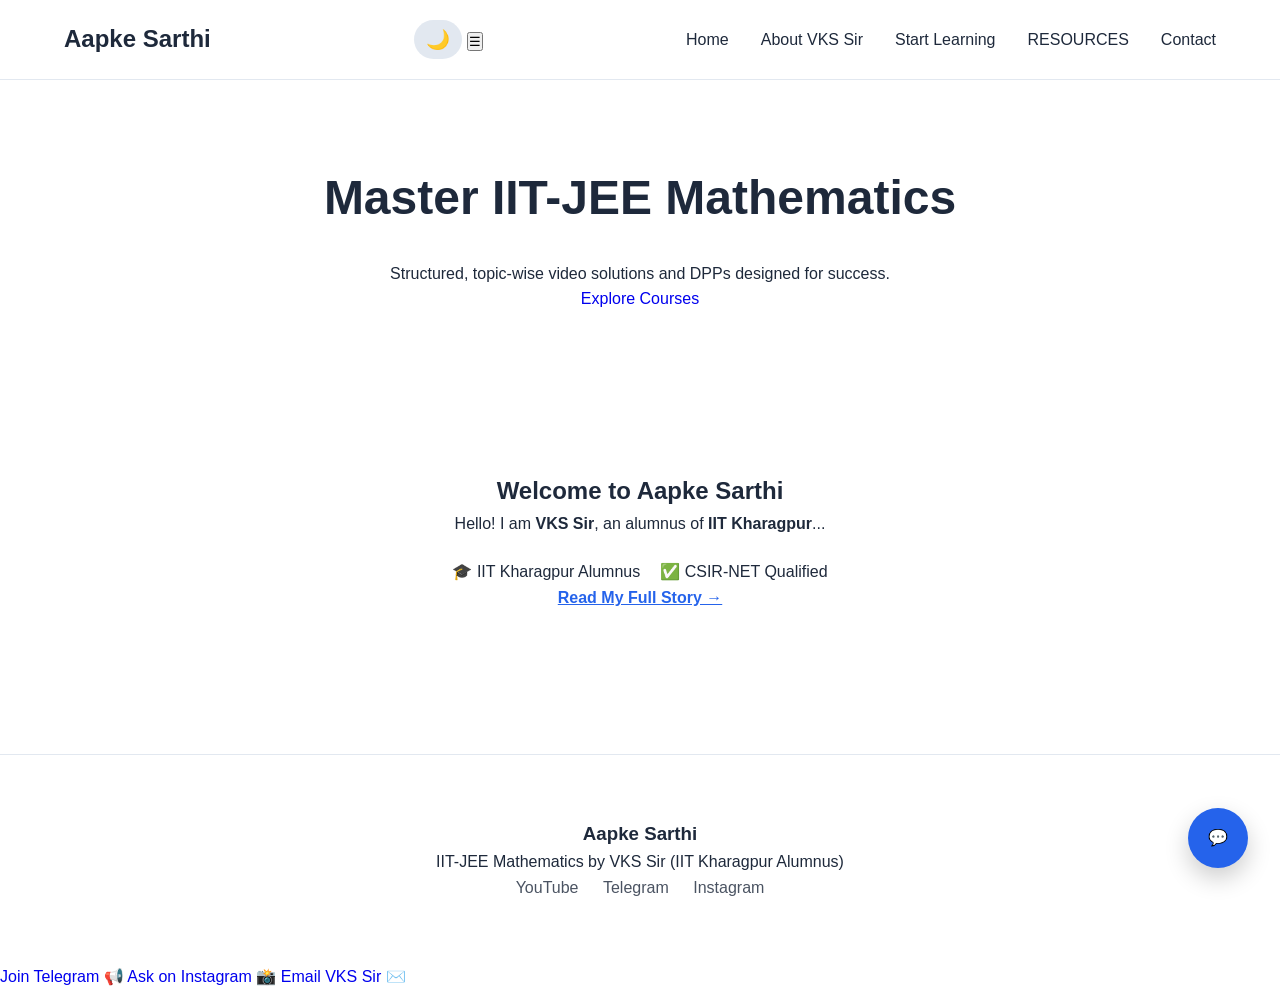
==== index.html @ 0fb3298c "Update index.html" ====
<!DOCTYPE html>
<html lang="en">
<head>
    <meta charset="UTF-8">
    <meta name="viewport" content="width=device-width, initial-scale=1.0">
    <title>Aapke Sarthi | Home</title>
    <link rel="stylesheet" href="style.css">
    <meta name="description" content="Aapke Sarthi - IIT-JEE Mathematics by VKS Sir. Topic-wise solutions, DPPs, and structured guidance.">
<meta name="keywords" content="IIT JEE, Maths, VKS Sir, Aapke Sarthi, Calculus, Algebra, Geometry">
<link rel="icon" href="favicon.ico" type="image/x-icon">
    <meta name="description" content="Aapke Sarthi: Premium IIT-JEE Mathematics guidance by VKS Sir, IIT Kharagpur Alumnus. Topic-wise DPPs and Video Solutions.">
<meta name="keywords" content="JEE Maths, VKS Sir, IIT Kharagpur, Aapke Sarthi, Calculus, Algebra, Geometry">
</head>
<body>



    

<nav class="navbar">
    <a href="index.html" class="logo">Aapke Sarthi</a>
    
    <div class="nav-right">
        <button onclick="toggleDarkMode()" class="theme-toggle">
            <span id="theme-icon">🌙</span>
        </button>

        <button class="menu-toggle" onclick="toggleMenu()">
            ☰
        </button>
    </div>

    <ul class="nav-links" id="nav-links">
        <li><a href="index.html">Home</a></li>
        <li><a href="about.html">About VKS Sir</a></li>
        <li><a href="topics.html">Start Learning</a></li>
        <li><a href="resources.html">RESOURCES</a></li>
        <li><a href="contact.html">Contact</a></li>
    </ul>
</nav>




    
    <header class="hero">
        <div class="hero-content">
            <h1>Master IIT-JEE Mathematics</h1>
            <p>Structured, topic-wise video solutions and DPPs designed for success.</p>
            <a href="sections.html" class="main-button">Explore Courses</a>
        </div>
    </header>

    

    <section class="welcome-section">
    <h2>Welcome to Aapke Sarthi</h2>
    <p>Hello! I am <strong>VKS Sir</strong>, an alumnus of <strong>IIT Kharagpur</strong>...</p>
    
    <div>
        <span>🎓 IIT Kharagpur Alumnus</span>
        <span>✅ CSIR-NET Qualified</span>
    </div>

    <a href="about.html" class="read-more">Read My Full Story →</a>
</section>

    
<footer id="footer">
    <div class="footer-content">
        <h3>Aapke Sarthi</h3>
        <p>IIT-JEE Mathematics by VKS Sir (IIT Kharagpur Alumnus)</p>
        <div class="social-links">
            <a href="https://youtube.com/@aapkesarthi" target="_blank">YouTube</a>
            <a href="https://t.me/yourtelegram" target="_blank">Telegram</a>
            <a href="https://instagram.com/travellingvks" target="_blank">Instagram</a>
        </div>
    </div>
</footer>

<div class="fab-wrapper">
    <div class="fab-menu" id="fabMenu">
        <a href="https://t.me/yourtelegram" target="_blank" class="fab-item">Join Telegram 📢</a>
        <a href="https://instagram.com/travellingvks" target="_blank" class="fab-item">Ask on Instagram 📸</a>
        <a href="mailto:vksir@example.com" class="fab-item">Email VKS Sir ✉️</a>
    </div>
    <div class="fab-main" id="fabMainBtn">
        <span id="fabIcon">💬</span>
    </div>
</div>

<script>
    const btn = document.getElementById('fabMainBtn');
    const menu = document.getElementById('fabMenu');
    const icon = document.getElementById('fabIcon');

    btn.addEventListener('click', function() {
        if (menu.style.display === 'flex') {
            menu.style.display = 'none';
            icon.innerText = "💬";
        } else {
            menu.style.display = 'flex';
            icon.innerText = "✕";
        }
    });
</script>

<script>
    function toggleDarkMode() {
        const html = document.documentElement;
        const icon = document.getElementById('theme-icon');
        
        html.classList.toggle('dark-theme');
        
        const isDark = html.classList.contains('dark-theme');
        localStorage.setItem('theme', isDark ? 'dark' : 'light');
        if(icon) icon.innerText = isDark ? '☀️' : '🌙';
    }

    // Apply on load
    (function() {
        if (localStorage.getItem('theme') === 'dark') {
            document.documentElement.classList.add('dark-theme');
            window.addEventListener('load', () => {
                const icon = document.getElementById('theme-icon');
                if(icon) icon.innerText = '☀️';
            });
        }
    })();
</script>
    
</body>
</html>
---- style.css ----
/* --- 1. THEME VARIABLES --- */
:root {
    --bg-body: #ffffff;
    --bg-card: #ffffff;
    --bg-hero: #f8fafc;
    --text-main: #1e293b;
    --text-muted: #64748b;
    --accent: #2563eb;
    --border: #e2e8f0;
    --nav-bg: rgba(255, 255, 255, 0.95);
    --shadow: 0 4px 6px -1px rgba(0, 0, 0, 0.1);
}

/* Dark Mode Overrides */
html.dark-theme {
    --bg-body: #0f172a;
    --bg-card: #1e293b;
    --bg-hero: #1e293b;
    --text-main: #f1f5f9;
    --text-muted: #94a3b8;
    --accent: #3b82f6;
    --border: #334155;
    --nav-bg: rgba(15, 23, 42, 0.95);
    --shadow: 0 10px 15px -3px rgba(0, 0, 0, 0.3);
}




/* --- 2. RESET & BASE --- */
* { margin: 0; padding: 0; box-sizing: border-box; font-family: 'Inter', 'Segoe UI', sans-serif; }

body {
    background-color: var(--bg-body);
    color: var(--text-main);
    line-height: 1.6;
    transition: all 0.3s ease;
}

h1, h2, h3 { color: var(--text-main); }
a { text-decoration: none; transition: 0.3s; }





/* --- 3. NAVIGATION --- */
.navbar {
    display: flex;
    justify-content: space-between;
    align-items: center;
    padding: 20px 5% !important;
    background: var(--nav-bg);
    border-bottom: 1px solid var(--border) !important;
    position: sticky;
    top: 0;
    z-index: 1000;
    backdrop-filter: blur(8px);
    background-color: var(--nav-bg) !important;  
}

.nav-links a, .logo {
    color: var(--text-main) !important;
}
.logo { font-weight: 800; font-size: 1.5rem; color: var(--accent); }

.nav-links { display: flex; gap: 2rem; list-style: none; align-items: center; }
.nav-links a { color: var(--text-main); font-weight: 500; }
.nav-links a:hover { color: var(--accent); }

.theme-toggle {
    background: var(--border);
    border: none;
    padding: 8px 12px;
    border-radius: 50px;
    cursor: pointer;
    font-size: 1.2rem;
}











/* --- 4. HERO & CONTENT SECTIONS  & MASTER IIT-JEE--- */

.hero {
    text-align: center;
    padding: 80px 20px;
    background: linear-gradient(to bottom, var(--bg-body), var(--bg-card));
}

.hero h1 { font-size: 3rem; margin-bottom: 1.5rem; }

.hero-section {
    background-color: var(--bg-hero) !important;
    padding: 100px 20px;
    text-align: center;
    border-radius: 0; /* Makes it look integrated with the navbar */
    margin-bottom: 50px;
}

.hero-section h1 {
    font-size: 3.5rem;
    color: var(--text-main) !important;
    margin-bottom: 20px;
}

.hero-section p {
    color: var(--text-main) !important;
    opacity: 0.8;
}

/* Fix for the "Explore Courses" Button */
.explore-btn {
    background: var(--accent) !important;
    color: white !important;
    padding: 12px 28px;
    border-radius: 50px;
    font-weight: 700;
    display: inline-block;
    margin-top: 20px;
    text-decoration: none;
    box-shadow: 0 4px 15px rgba(37, 99, 235, 0.3);
}


.about-card {
    background: var(--bg-card);
    border: 1px solid var(--border);
    padding: 2rem;
    border-radius: 1rem;
    box-shadow: var(--shadow);
    max-width: 800px;
    margin: 2rem auto;
}

/* --- 3.1. CARDS & TEXT & Welcome to Aapke Sarthi --- */
.welcome-section {
    width: 100%;
    padding: 80px 20px;
    display: flex;
    flex-direction: column;
    margin: 0 auto;
    text-align: center;
    align-items: center; /* Centers items horizontally */
    justify-content: center; /* Centers items vertically if needed */
    text-align: center; /* Centers the text lines */
}
.welcome-section a {
    color: var(--accent) !important;
    font-weight: 600;
    text-decoration: underline;
}

.welcome-section p {
    max-width: 900px; /* Prevents text from stretching across the whole screen */
    margin-left: auto;
    margin-right: auto;
    line-height: 1.8;
}

.badge-container, .welcome-section div {
    display: flex;
    justify-content: center;
    gap: 20px;
    margin-top: 20px;
    flex-wrap: wrap; /* Good for mobile screens */
}

.about-card, .topic-item, .res-card {
    background-color: var(--bg-card) !important;
    border: 1px solid var(--border) !important;
    color: var(--text-main) !important;
    padding: 30px;
    border-radius: 15px;
    box-shadow: 0 4px 15px rgba(0,0,0,0.05);
}

h2, h3, p, span {
    color: var(--text-main) !important;
}















/* --- 5. TOPIC & RESOURCE CARDS --- */
.topic-item, .cat-box, .res-card, .pyq-card {
    background: var(--bg-card);
    border: 1px solid var(--border);
    padding: 1.5rem;
    border-radius: 12px;
    margin-bottom: 1rem;
    box-shadow: var(--shadow);
}

.topic-main h3 { margin-bottom: 0.5rem; }

.lecture-meta {
    font-size: 0.85rem;
    color: var(--accent);
    background: rgba(37, 99, 235, 0.1);
    padding: 4px 10px;
    border-radius: 4px;
    font-weight: 600;
}

















/* --- 6. BUTTONS --- */
.resource-group { display: flex; gap: 1rem; margin-top: 1rem; }

.res-btn {
    padding: 10px 20px;
    border-radius: 8px;
    font-weight: 700;
    text-align: center;
    flex: 1;
}

.yt-btn { background: #dc2626; color: white !important; }
.ppt-btn { background: var(--accent); color: white !important; }

/* The "Coming Soon" State */
.res-btn.coming-soon {
    background: var(--border) !important;
    color: var(--text-muted) !important;
    cursor: not-allowed;
    opacity: 0.6;
}



















/* --- 7. FOOTER & WIDGET --- */
footer {
    padding: 4rem 1rem;
    background: var(--bg-card);
    border-top: 1px solid var(--border);
    text-align: center;
    margin-top: 4rem;
}

footer a {
    color: var(--text-main) !important;
    margin: 0 10px;
    opacity: 0.8;
}

footer a:hover {
    color: var(--accent) !important;
    opacity: 1;
}

.fab-main {
    position: fixed;
    bottom: 2rem;
    right: 2rem;
    background: var(--accent);
    color: white;
    width: 60px;
    height: 60px;
    border-radius: 50%;
    display: flex;
    justify-content: center;
    align-items: center;
    cursor: pointer;
    box-shadow: 0 10px 25px rgba(0,0,0,0.2);
}
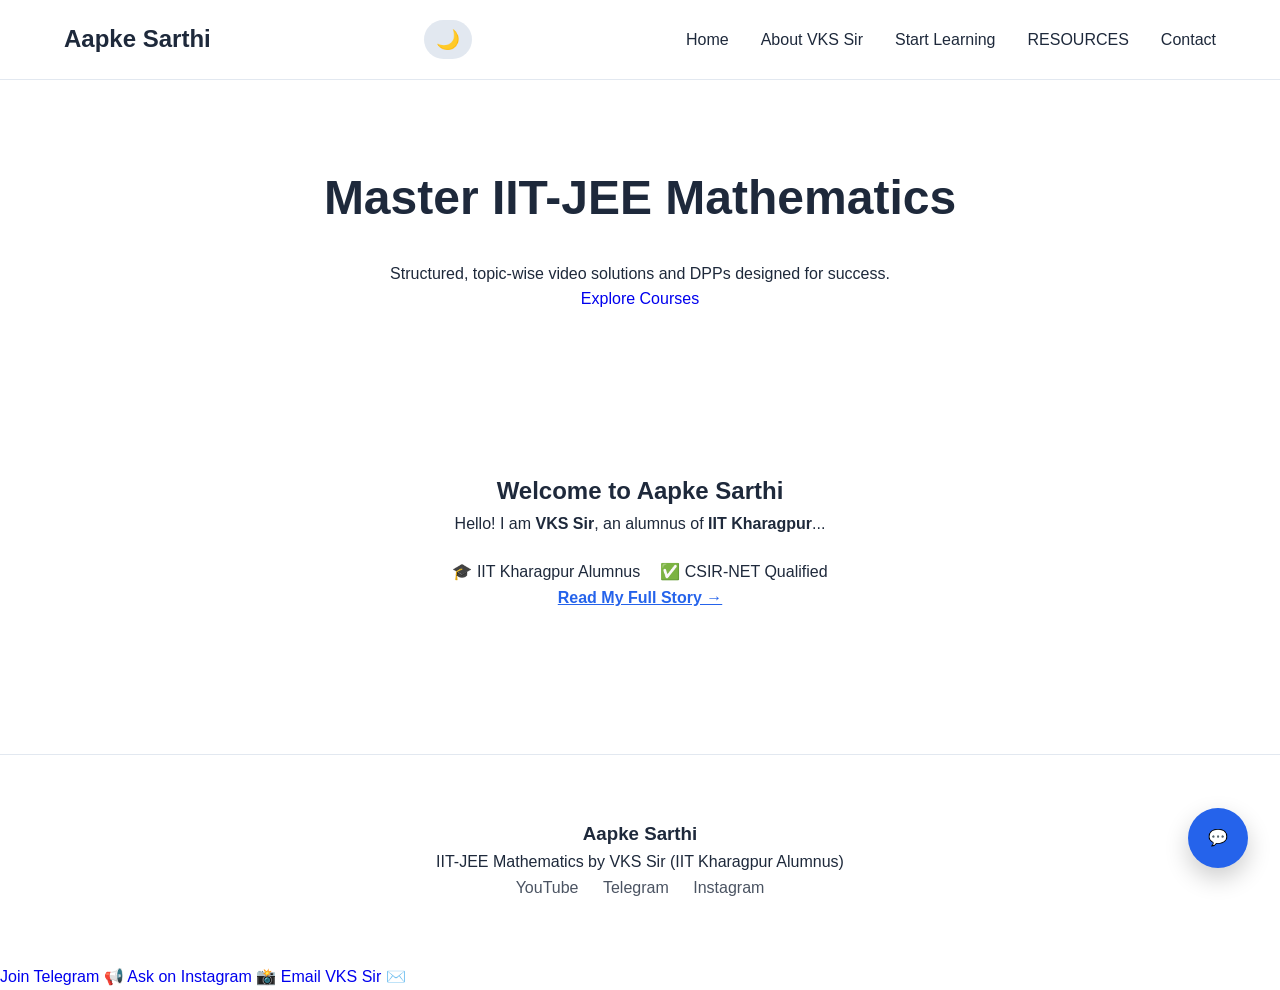
==== commit 0a340b44: "Update index.html" ====
--- a/index.html
+++ b/index.html
@@ -128,6 +128,6 @@
         }
     })();
 </script>
-    
+  <script src="main.js"></script>  
 </body>
 </html>
--- a/style.css
+++ b/style.css
@@ -77,6 +77,40 @@
     font-size: 1.2rem;
 }
 
+/* --- MOBILE MENU LOGIC --- */
+.menu-toggle {
+    display: none; /* Hidden on Desktop */
+    background: none;
+    border: none;
+    font-size: 1.5rem;
+    color: var(--text-main);
+    cursor: pointer;
+    margin-left: 15px;
+}
+
+@media (max-width: 768px) {
+    .menu-toggle { display: block; }
+
+    .nav-links {
+        display: none; /* Hide links by default on mobile */
+        flex-direction: column;
+        position: absolute;
+        top: 100%;
+        left: 0;
+        width: 100%;
+        background: var(--bg-card);
+        padding: 20px;
+        border-bottom: 1px solid var(--border);
+        text-align: center;
+        gap: 15px;
+    }
+
+    .nav-links.active {
+        display: flex; /* Show when 'active' class is added */
+    }
+
+    .nav-right { display: flex; align-items: center; }
+}
 
 
 
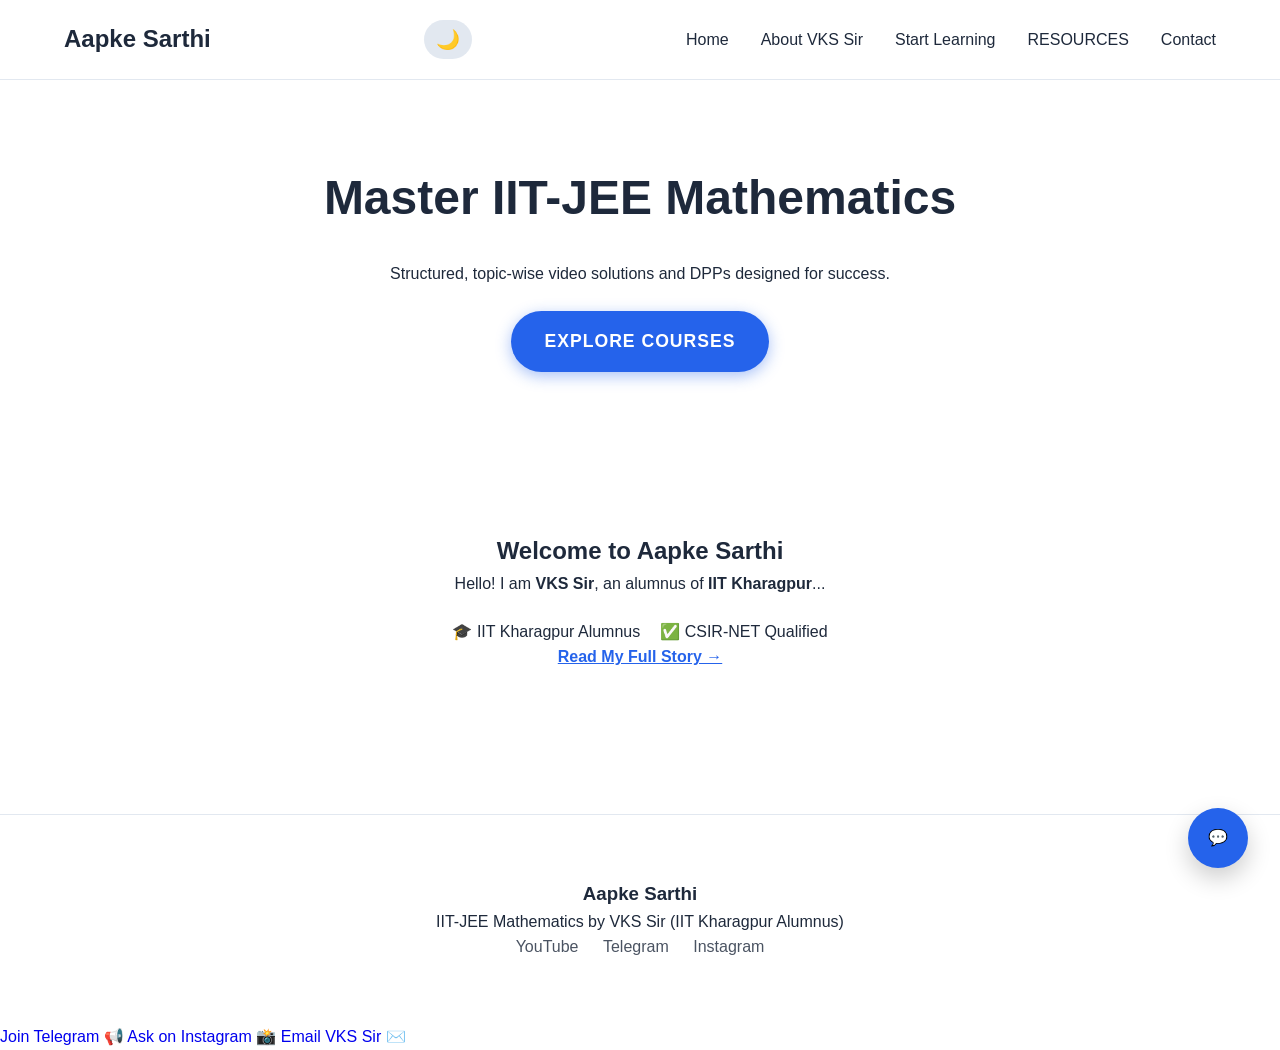
==== commit 381b0420: "Update index.html" ====
--- a/index.html
+++ b/index.html
@@ -47,7 +47,10 @@
         <div class="hero-content">
             <h1>Master IIT-JEE Mathematics</h1>
             <p>Structured, topic-wise video solutions and DPPs designed for success.</p>
-            <a href="sections.html" class="main-button">Explore Courses</a>
+            
+            <div class="btn-container">
+                <a href="topics.html" class="explore-btn">Explore Courses</a>
+            </div>
         </div>
     </header>
 
--- a/style.css
+++ b/style.css
@@ -151,16 +151,40 @@
 }
 
 /* Fix for the "Explore Courses" Button */
+/* --- UNIVERSAL CALL-TO-ACTION BUTTONS --- */
+.btn-container {
+    display: flex;
+    justify-content: center; /* Centers the button horizontally */
+    margin-top: 25px;
+    width: 100%;
+}
+
 .explore-btn {
-    background: var(--accent) !important;
-    color: white !important;
-    padding: 12px 28px;
-    border-radius: 50px;
+    background-color: var(--accent) !important;
+    color: #ffffff !important;
+    padding: 14px 32px;
+    font-size: 1.1rem;
     font-weight: 700;
+    border-radius: 50px; /* Rounded pill shape looks modern */
+    text-decoration: none;
     display: inline-block;
-    margin-top: 20px;
-    text-decoration: none;
-    box-shadow: 0 4px 15px rgba(37, 99, 235, 0.3);
+    transition: all 0.3s ease;
+    box-shadow: 0 4px 15px rgba(37, 99, 235, 0.4);
+    border: 2px solid transparent;
+    text-transform: uppercase;
+    letter-spacing: 1px;
+}
+
+/* Hover Effect */
+.explore-btn:hover {
+    transform: translateY(-3px); /* Lifts up slightly */
+    box-shadow: 0 8px 25px rgba(37, 99, 235, 0.6);
+    background-color: #1d4ed8 !important; /* Slightly darker blue */
+}
+
+/* Dark Mode Adjustment for Button Shadow */
+html.dark-theme .explore-btn {
+    box-shadow: 0 4px 20px rgba(59, 130, 246, 0.5);
 }
 
 
@@ -235,6 +259,33 @@
 
 
 /* --- 5. TOPIC & RESOURCE CARDS --- */
+.branch-grid {
+    display: grid;
+    grid-template-columns: repeat(auto-fit, minmax(280px, 1fr));
+    gap: 20px;
+    padding: 40px 0;
+}
+
+.branch-card {
+    background: var(--bg-card);
+    border: 1px solid var(--border);
+    padding: 30px;
+    border-radius: 15px;
+    text-align: center;
+    transition: 0.3s;
+    cursor: pointer;
+}
+
+.branch-card:hover {
+    border-color: var(--accent);
+    background: rgba(37, 99, 235, 0.05);
+}
+
+.branch-card h2 {
+    color: var(--accent) !important;
+    margin-bottom: 10px;
+}
+
 .topic-item, .cat-box, .res-card, .pyq-card {
     background: var(--bg-card);
     border: 1px solid var(--border);
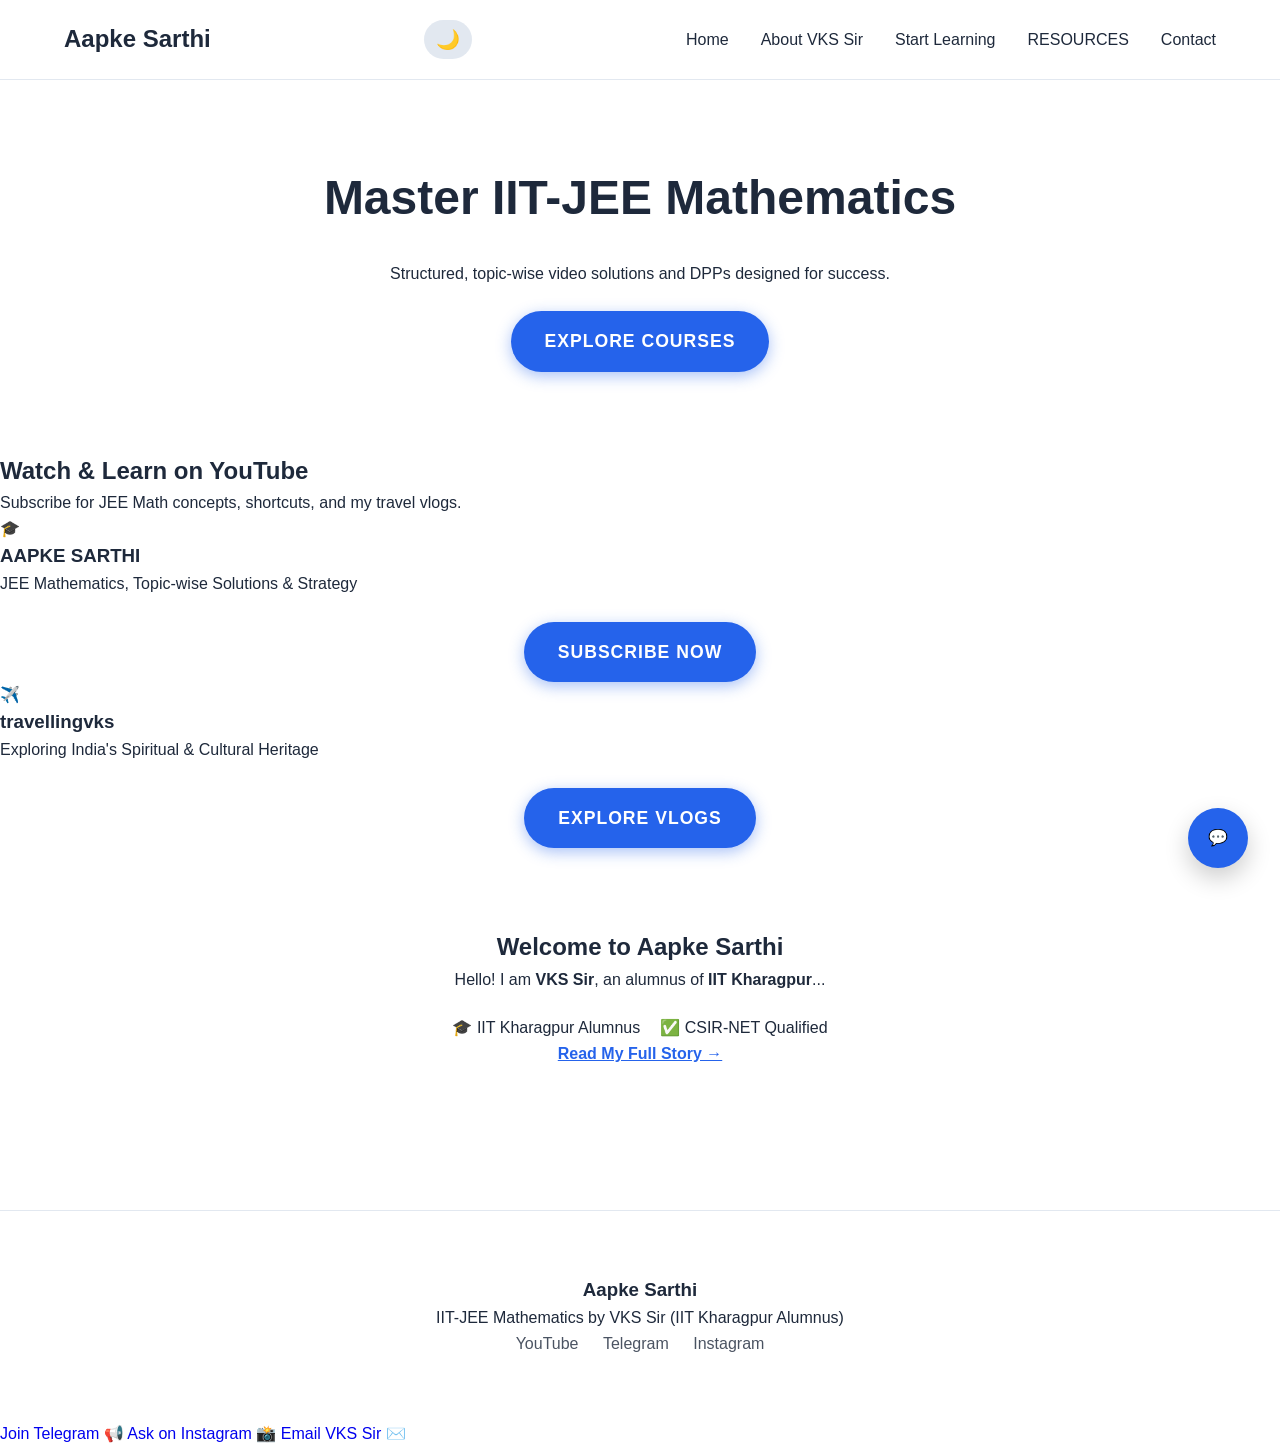
==== commit 698870a3: "Update index.html" ====
--- a/index.html
+++ b/index.html
@@ -49,11 +49,38 @@
             <p>Structured, topic-wise video solutions and DPPs designed for success.</p>
             
             <div class="btn-container">
-                <a href="topics.html" class="explore-btn">Explore Courses</a>
+                <a href="sections.html" class="explore-btn">Explore Courses</a>
             </div>
         </div>
     </header>
 
+
+<section class="youtube-section">
+    <div class="container">
+        <h2 class="text-center">Watch & Learn on YouTube</h2>
+        <p class="text-center">Subscribe for JEE Math concepts, shortcuts, and my travel vlogs.</p>
+
+        <div class="youtube-grid">
+            <div class="yt-card">
+                <div class="yt-icon">🎓</div>
+                <h3>AAPKE SARTHI</h3>
+                <p>JEE Mathematics, Topic-wise Solutions & Strategy</p>
+                <div class="btn-container">
+                    <a href="https://youtube.com/@AapkeSarthi" target="_blank" class="explore-btn">Subscribe Now</a>
+                </div>
+            </div>
+
+            <div class="yt-card">
+                <div class="yt-icon">✈️</div>
+                <h3>travellingvks</h3>
+                <p>Exploring India's Spiritual & Cultural Heritage</p>
+                <div class="btn-container">
+                    <a href="https://youtube.com/@travellingvks" target="_blank" class="explore-btn yt-travel-btn">Explore Vlogs</a>
+                </div>
+            </div>
+        </div>
+    </div>
+</section>
     
 
     <section class="welcome-section">
@@ -68,6 +95,8 @@
     <a href="about.html" class="read-more">Read My Full Story →</a>
 </section>
 
+
+    
     
 <footer id="footer">
     <div class="footer-content">
--- a/style.css
+++ b/style.css
@@ -258,33 +258,98 @@
 
 
 
-/* --- 5. TOPIC & RESOURCE CARDS --- */
+/* --- 5. Section,chapters,  TOPIC & RESOURCE CARDS --- */
+/* Grid for the Sections/Branch page */
+
+/*section page*/
 .branch-grid {
     display: grid;
-    grid-template-columns: repeat(auto-fit, minmax(280px, 1fr));
-    gap: 20px;
+    grid-template-columns: repeat(auto-fit, minmax(300px, 1fr));
+    gap: 25px;
     padding: 40px 0;
 }
 
 .branch-card {
     background: var(--bg-card);
     border: 1px solid var(--border);
-    padding: 30px;
-    border-radius: 15px;
+    padding: 40px 25px;
+    border-radius: 20px;
     text-align: center;
+    transition: 0.3s ease;
+    display: flex;
+    flex-direction: column;
+    align-items: center;
+}
+
+.branch-card:hover {
+    transform: translateY(-10px);
+    border-color: var(--accent);
+    box-shadow: var(--shadow);
+}
+
+.branch-icon {
+    font-size: 3rem;
+    margin-bottom: 15px;
+}
+
+.branch-card h2 {
+    font-size: 1.8rem;
+    margin-bottom: 10px;
+    color: var(--accent) !important;
+}
+
+
+/*chapter page */
+
+
+/* Centers the Chapter Roadmap */
+#chapterList {
+    max-width: 800px;
+    margin: 40px auto; /* This centers the list on the page */
+    display: flex;
+    flex-direction: column;
+    gap: 15px;
+    padding: 0 20px;
+}
+
+.back-link {
+    display: inline-block;
+    margin-top: 20px;
+    color: var(--accent);
+    font-weight: 600;
+    text-decoration: none;
+}
+
+.chapter-card {
+    display: flex;
+    justify-content: space-between;
+    align-items: center;
+    background: var(--bg-card);
+    border: 1px solid var(--border);
+    padding: 20px 30px;
+    border-radius: 12px;
+    cursor: pointer;
     transition: 0.3s;
-    cursor: pointer;
-}
-
-.branch-card:hover {
+}
+
+.chapter-card:hover {
     border-color: var(--accent);
-    background: rgba(37, 99, 235, 0.05);
-}
-
-.branch-card h2 {
-    color: var(--accent) !important;
-    margin-bottom: 10px;
-}
+    transform: translateY(-3px);
+}
+
+/* Mobile Fix: Stack them vertically and center everything */
+@media (max-width: 600px) {
+    .chapter-card {
+        flex-direction: column;
+        text-align: center;
+        gap: 15px;
+    }
+    .chapter-info {
+        flex-direction: column;
+    }
+}
+
+/*Topic page*/
 
 .topic-item, .cat-box, .res-card, .pyq-card {
     background: var(--bg-card);
@@ -306,7 +371,48 @@
     font-weight: 600;
 }
 
-
+/* --- BACK BUTTON STYLING --- */
+.back-btn-container {
+    display: flex;
+    justify-content: center; /* Centers the button horizontally */
+    margin: 30px 0 10px 0;   /* Adds breathing room below the button */
+    width: 100%;
+}
+
+.back-btn {
+    background-color: transparent;
+    color: var(--accent) !important;
+    padding: 8px 20px;
+    font-size: 0.95rem;
+    font-weight: 600;
+    border-radius: 8px;
+    border: 1.5px solid var(--accent);
+    text-decoration: none;
+    display: inline-flex;
+    align-items: center;
+    margin: 0 auto;
+    gap: 8px;
+    transition: all 0.3s ease;
+}
+
+/* Hover Effect: Fills with color */
+.back-btn:hover {
+    background-color: var(--accent);
+    color: #ffffff !important;
+    box-shadow: 0 4px 12px rgba(37, 99, 235, 0.2);
+    transform: translateX(-3px); /* Slight nudge to the left */
+}
+
+/* Dark Mode adjustment for contrast */
+html.dark-theme .back-btn {
+    border-color: #60a5fa; /* Lighter blue for dark mode visibility */
+    color: #60a5fa !important;
+}
+
+html.dark-theme .back-btn:hover {
+    background-color: #60a5fa;
+    color: #0f172a !important;
+}
 
 
 
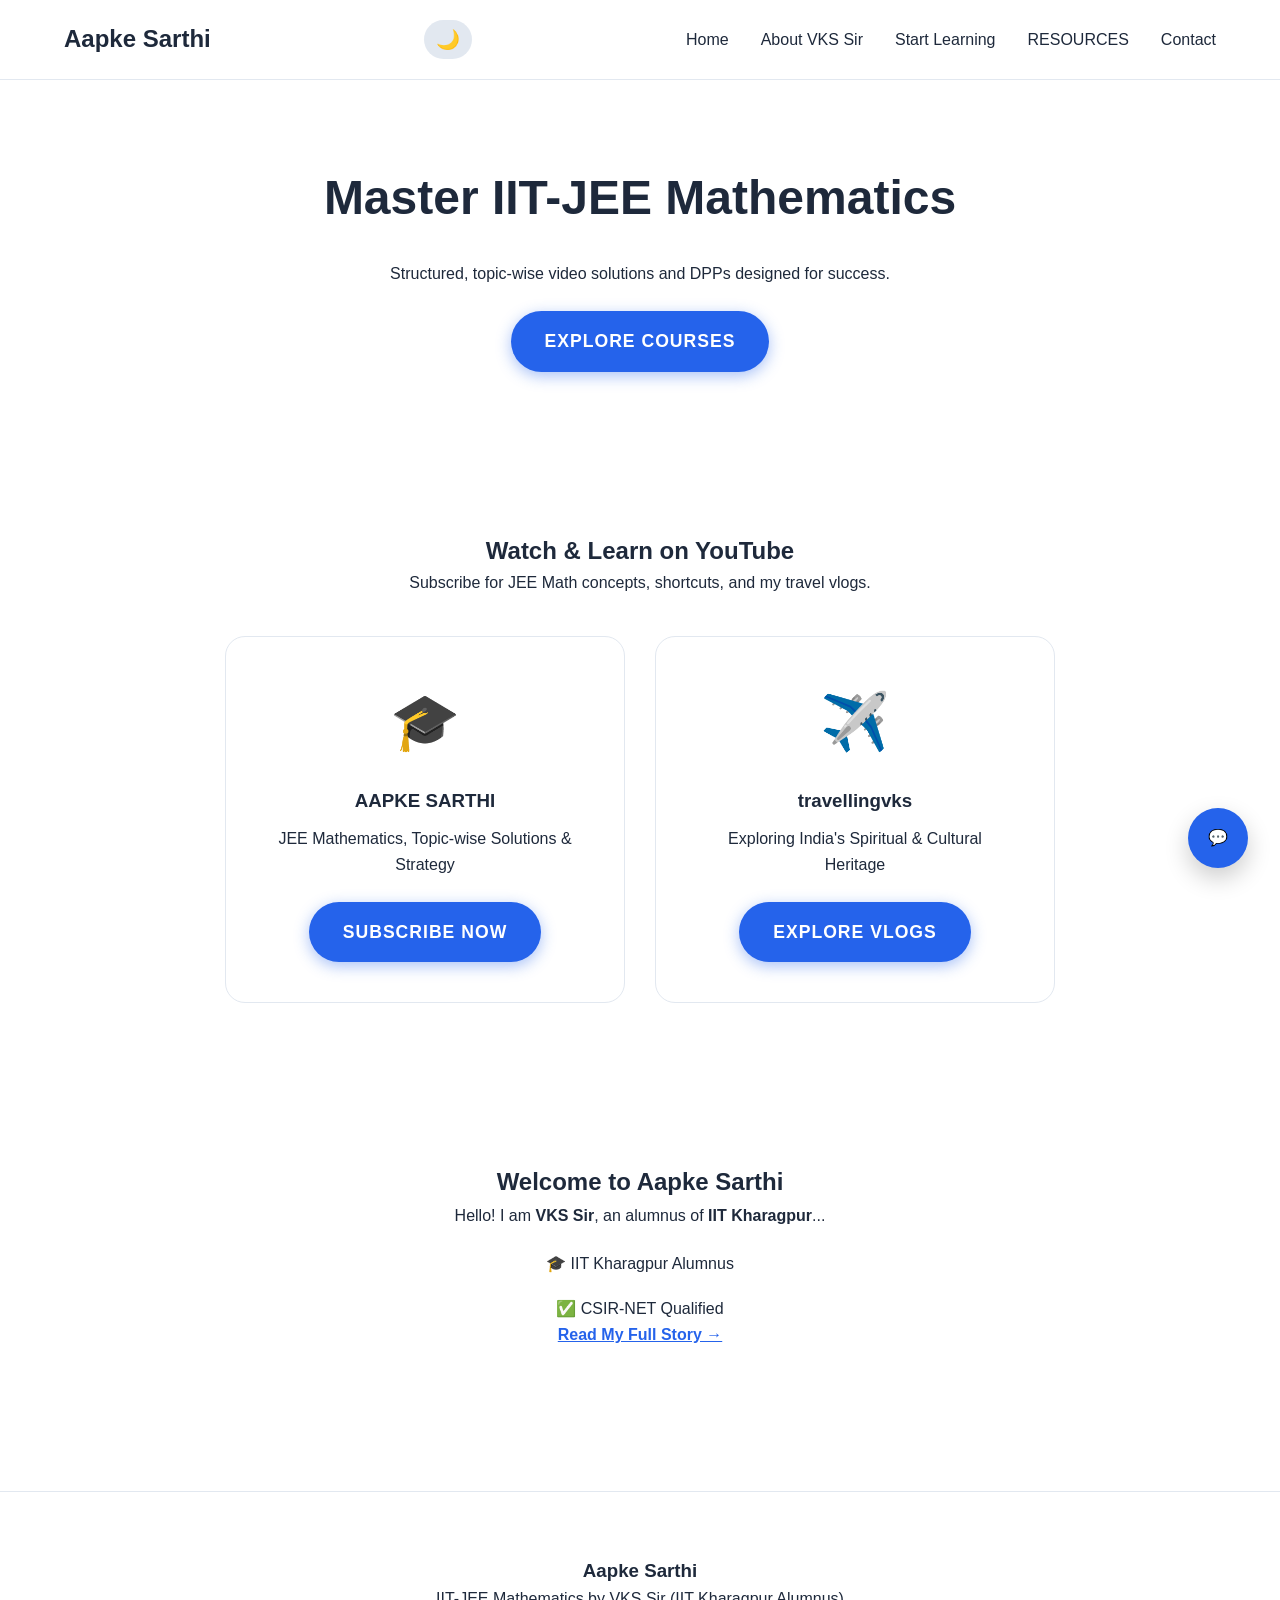
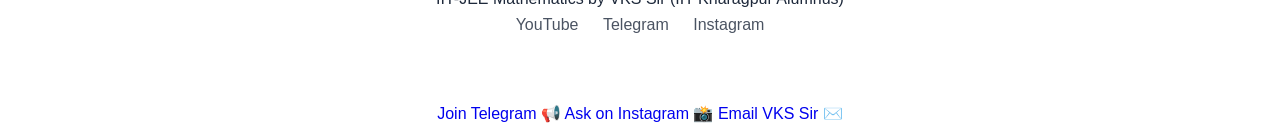
==== commit d0e5b48f: "Update index.html" ====
--- a/index.html
+++ b/index.html
@@ -66,7 +66,7 @@
                 <h3>AAPKE SARTHI</h3>
                 <p>JEE Mathematics, Topic-wise Solutions & Strategy</p>
                 <div class="btn-container">
-                    <a href="https://youtube.com/@AapkeSarthi" target="_blank" class="explore-btn">Subscribe Now</a>
+                    <a href="https://youtube.com/@Aapke_Sarthi" target="_blank" class="explore-btn">Subscribe Now</a>
                 </div>
             </div>
 
--- a/style.css
+++ b/style.css
@@ -25,7 +25,30 @@
 }
 
 
-
+html, body {
+    text-align: center; /* Forces text to center by default */
+}
+
+.container {
+    display: flex;
+    flex-direction: column;
+    align-items: center; /* Centers block elements like divs/buttons */
+    justify-content: center;
+    margin: 0 auto;
+    text-align: center;
+}
+
+h1, h2, h3, h4, p, span {
+    text-align: center;
+    width: 100%;
+}
+
+/* Limit paragraph width for better readability on desktop */
+p {
+    max-width: 800px;
+    margin-left: auto;
+    margin-right: auto;
+}
 
 /* --- 2. RESET & BASE --- */
 * { margin: 0; padding: 0; box-sizing: border-box; font-family: 'Inter', 'Segoe UI', sans-serif; }
@@ -115,7 +138,58 @@
 
 
 
-
+/* --- YOUTUBE SECTION --- */
+.youtube-section {
+    padding: 80px 20px;
+    background: var(--bg-alt); /* Slightly different background to separate it */
+}
+
+.youtube-grid {
+    display: flex;
+    justify-content: center;
+    gap: 30px;
+    flex-wrap: wrap;
+    margin-top: 40px;
+}
+
+.yt-card {
+    background: var(--bg-card);
+    border: 1px solid var(--border);
+    padding: 40px;
+    border-radius: 20px;
+    text-align: center;
+    width: 100%;
+    max-width: 400px;
+    transition: 0.3s;
+    display: flex;
+    flex-direction: column;
+    align-items: center;
+}
+
+.yt-card:hover {
+    transform: translateY(-10px);
+    box-shadow: var(--shadow);
+}
+
+.yt-icon {
+    font-size: 3.5rem;
+    margin-bottom: 20px;
+}
+
+.yt-card h3 {
+    margin-bottom: 10px;
+    color: var(--text-main);
+}
+
+/* Special color for the Travel button */
+.yt-travel-btn {
+    background-color: #ff0000 !important; /* YouTube Red */
+    box-shadow: 0 4px 15px rgba(255, 0, 0, 0.3);
+}
+
+.yt-travel-btn:hover {
+    background-color: #cc0000 !important;
+}
 
 
 
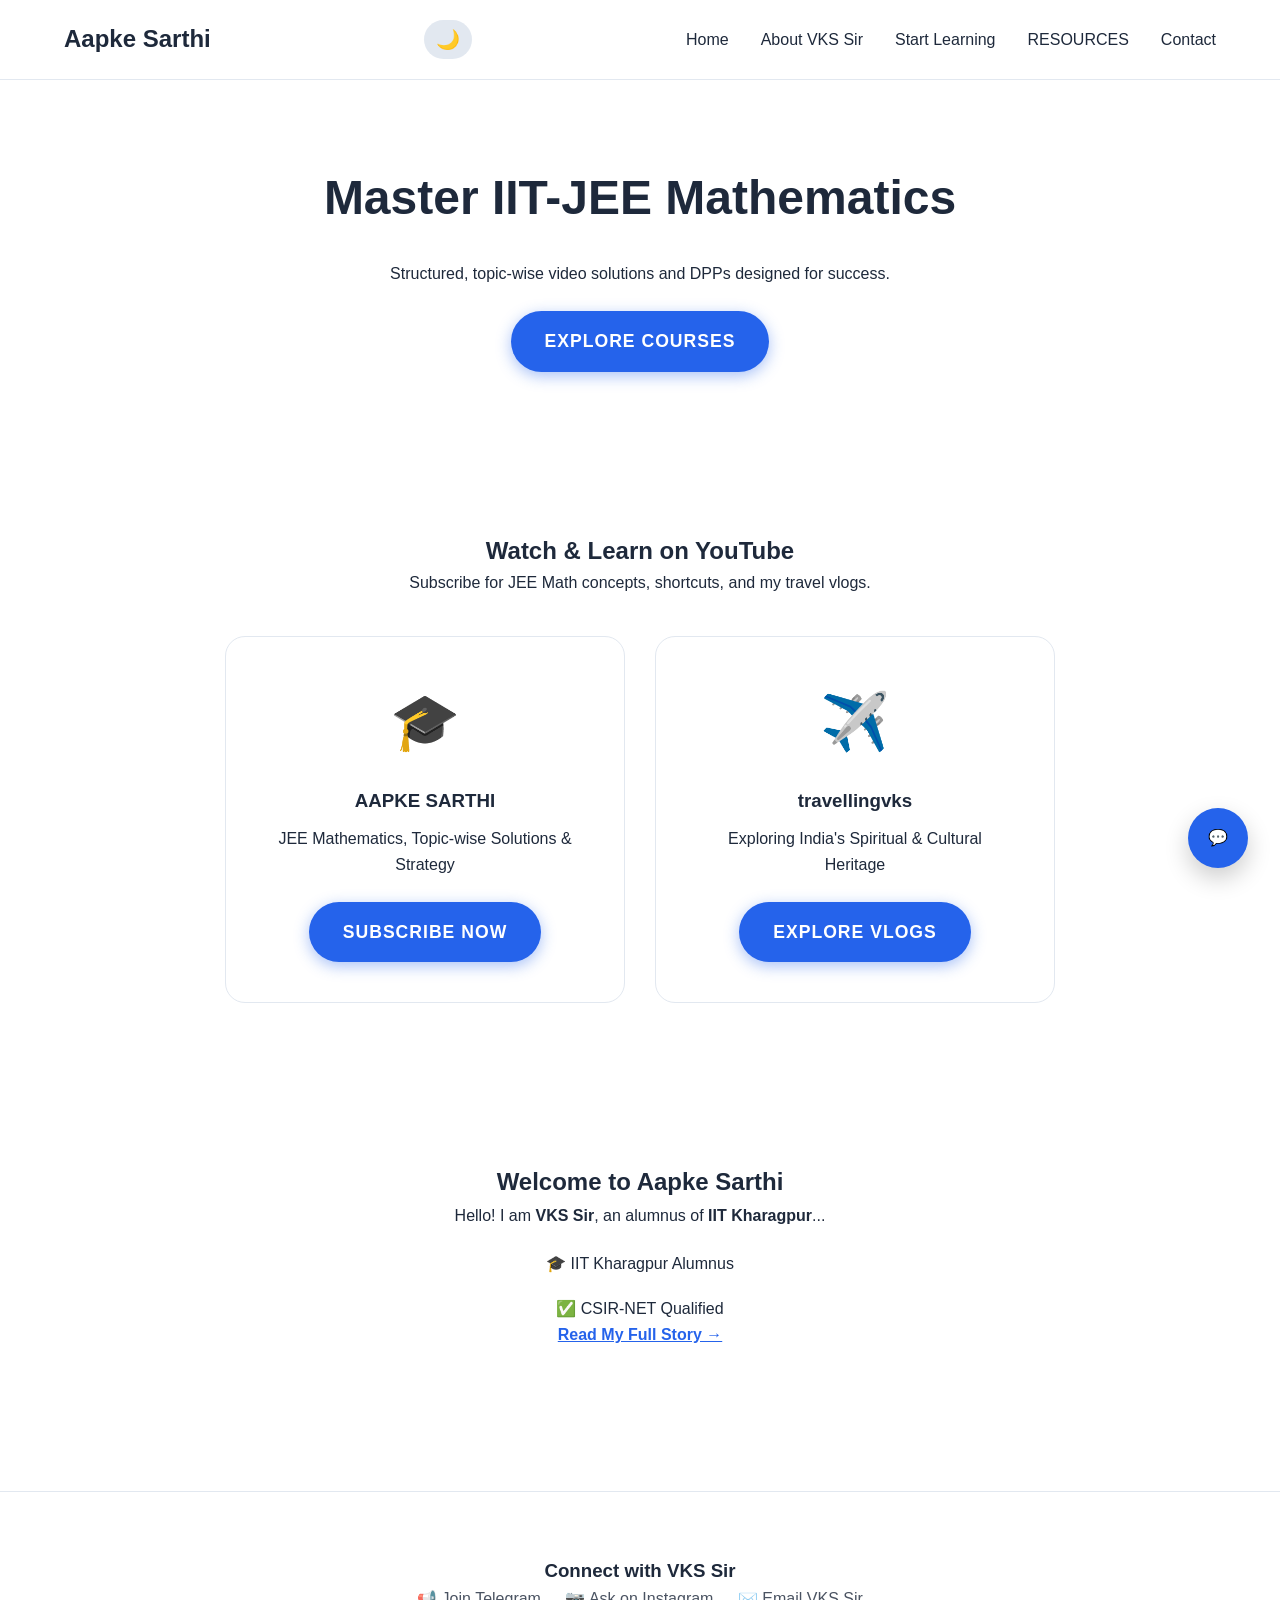
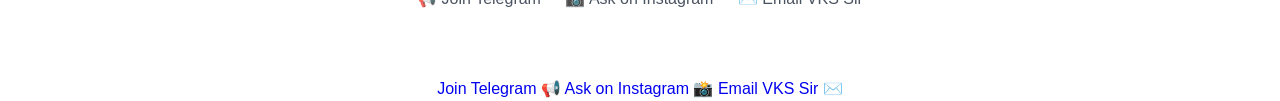
==== commit b49d924c: "Update index.html" ====
--- a/index.html
+++ b/index.html
@@ -98,14 +98,19 @@
 
     
     
-<footer id="footer">
-    <div class="footer-content">
-        <h3>Aapke Sarthi</h3>
-        <p>IIT-JEE Mathematics by VKS Sir (IIT Kharagpur Alumnus)</p>
-        <div class="social-links">
-            <a href="https://youtube.com/@aapkesarthi" target="_blank">YouTube</a>
-            <a href="https://t.me/yourtelegram" target="_blank">Telegram</a>
-            <a href="https://instagram.com/travellingvks" target="_blank">Instagram</a>
+<footer class="contact-section">
+    <div class="container">
+        <h3 class="text-center">Connect with VKS Sir</h3>
+        <div class="footer-links">
+            <a href="https://t.me/yourlink" class="contact-item">
+                <span class="icon">📢</span> Join Telegram
+            </a>
+            <a href="https://instagram.com/yourlink" class="contact-item">
+                <span class="icon">📷</span> Ask on Instagram
+            </a>
+            <a href="mailto:your@email.com" class="contact-item">
+                <span class="icon">✉️</span> Email VKS Sir
+            </a>
         </div>
     </div>
 </footer>
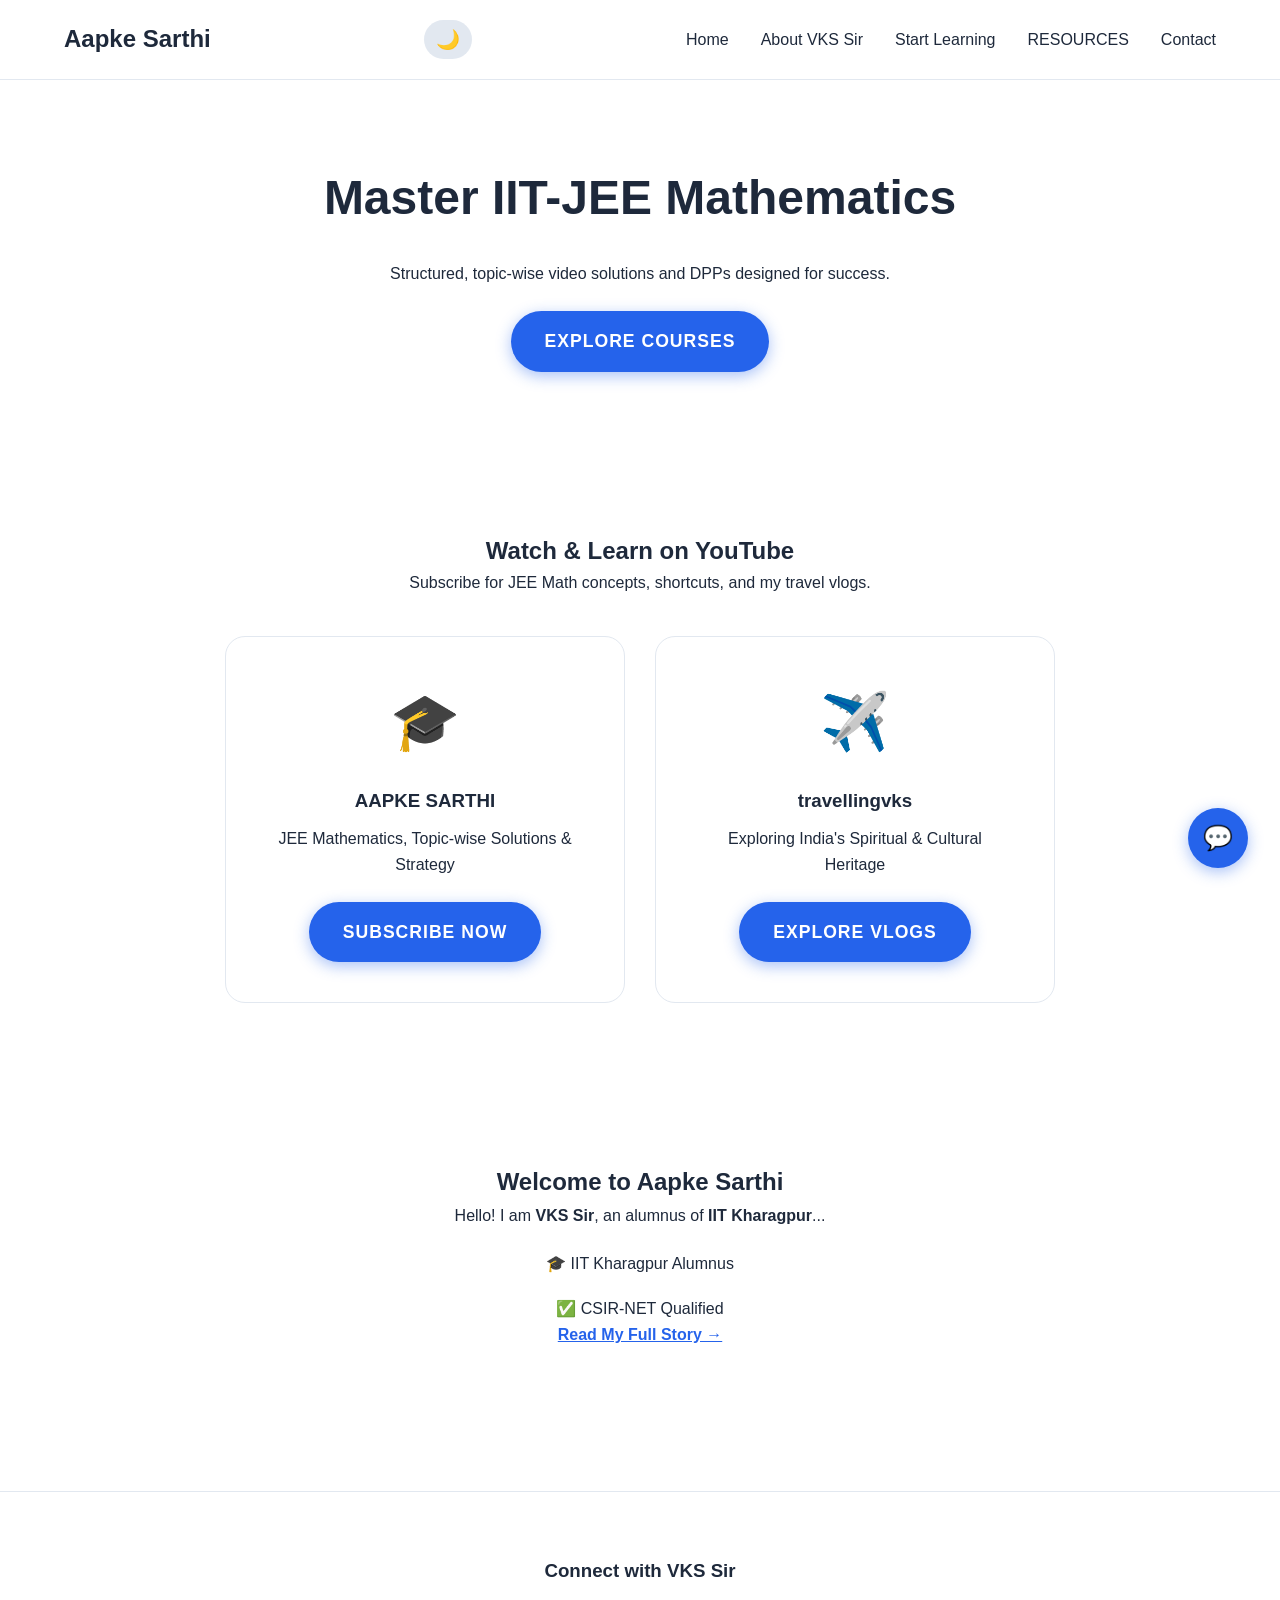
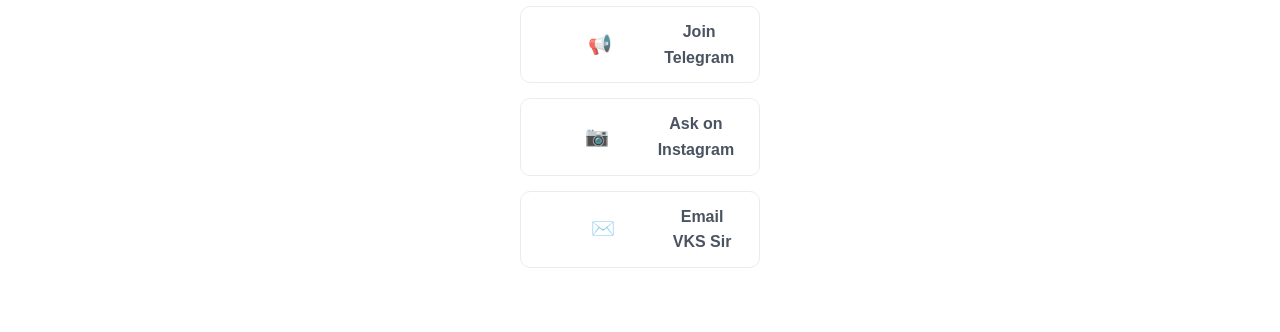
==== commit 7eb544e9: "Update index.html" ====
--- a/index.html
+++ b/index.html
@@ -121,26 +121,12 @@
         <a href="https://instagram.com/travellingvks" target="_blank" class="fab-item">Ask on Instagram 📸</a>
         <a href="mailto:vksir@example.com" class="fab-item">Email VKS Sir ✉️</a>
     </div>
-    <div class="fab-main" id="fabMainBtn">
-        <span id="fabIcon">💬</span>
-    </div>
+    <button class="fab-main" onclick="toggleFab()">
+    <span id="fabIcon">💬</span>
+</button>
 </div>
 
-<script>
-    const btn = document.getElementById('fabMainBtn');
-    const menu = document.getElementById('fabMenu');
-    const icon = document.getElementById('fabIcon');
 
-    btn.addEventListener('click', function() {
-        if (menu.style.display === 'flex') {
-            menu.style.display = 'none';
-            icon.innerText = "💬";
-        } else {
-            menu.style.display = 'flex';
-            icon.innerText = "✕";
-        }
-    });
-</script>
 
 <script>
     function toggleDarkMode() {
--- a/style.css
+++ b/style.css
@@ -577,30 +577,121 @@
     cursor: pointer;
     box-shadow: 0 10px 25px rgba(0,0,0,0.2);
 }
-
-
-
-
-
-
-
-
-
-
-
-
-
-
-
-
-
-
-
-
-
-
-
-
-
-
-
+/* --- VERTICAL FOOTER LINKS --- */
+.footer-links {
+    display: flex;
+    flex-direction: column; /* This makes them stack vertically */
+    align-items: center;    /* Centers them horizontally */
+    gap: 15px;              /* Spacing between the links */
+    margin-top: 20px;
+}
+
+.contact-item {
+    display: flex;
+    align-items: center;
+    gap: 10px;
+    padding: 12px 25px;
+    background: var(--bg-card);
+    border: 1px solid var(--border);
+    border-radius: 10px;
+    color: var(--text-main);
+    text-decoration: none;
+    font-weight: 600;
+    width: 100%;
+    max-width: 300px; /* Keeps buttons from getting too wide on desktop */
+    justify-content: center;
+    transition: 0.3s ease;
+}
+
+.contact-item:hover {
+    transform: translateY(-5px); /* Makes it "pop" up */
+    border-color: var(--accent);
+    box-shadow: var(--shadow);
+}
+
+.contact-item .icon {
+    font-size: 1.2rem;
+}
+
+/* --- FAB POSITIONING --- */
+.fab-wrapper {
+    position: fixed;
+    bottom: 30px;
+    right: 30px;
+    display: flex;
+    flex-direction: column;
+    align-items: center;
+    z-index: 1000;
+}
+
+/* Hidden by default */
+.fab-menu {
+    display: none; 
+    flex-direction: column;
+    gap: 12px;
+    margin-bottom: 15px;
+    animation: slideUp 0.3s ease-out;
+}
+
+.fab-item {
+    background: #2563eb;
+    color: white !important;
+    padding: 10px 20px;
+    border-radius: 50px;
+    text-decoration: none;
+    font-size: 0.9rem;
+    font-weight: 600;
+    white-space: nowrap;
+    box-shadow: 0 4px 10px rgba(0,0,0,0.2);
+    transition: 0.3s;
+}
+
+.fab-item:hover {
+    transform: scale(1.05);
+    background: #1d4ed8;
+}
+
+/* The Main Blue Button */
+.fab-main {
+    width: 60px;
+    height: 60px;
+    background-color: #2563eb;
+    border: none;
+    border-radius: 50%;
+    color: white;
+    font-size: 24px;
+    cursor: pointer;
+    box-shadow: 0 4px 15px rgba(37, 99, 235, 0.4);
+    display: flex;
+    align-items: center;
+    justify-content: center;
+}
+
+@keyframes slideUp {
+    from { opacity: 0; transform: translateY(20px); }
+    to { opacity: 1; transform: translateY(0); }
+}
+
+
+
+
+
+
+
+
+
+
+
+
+
+
+
+
+
+
+
+
+
+
+
+
